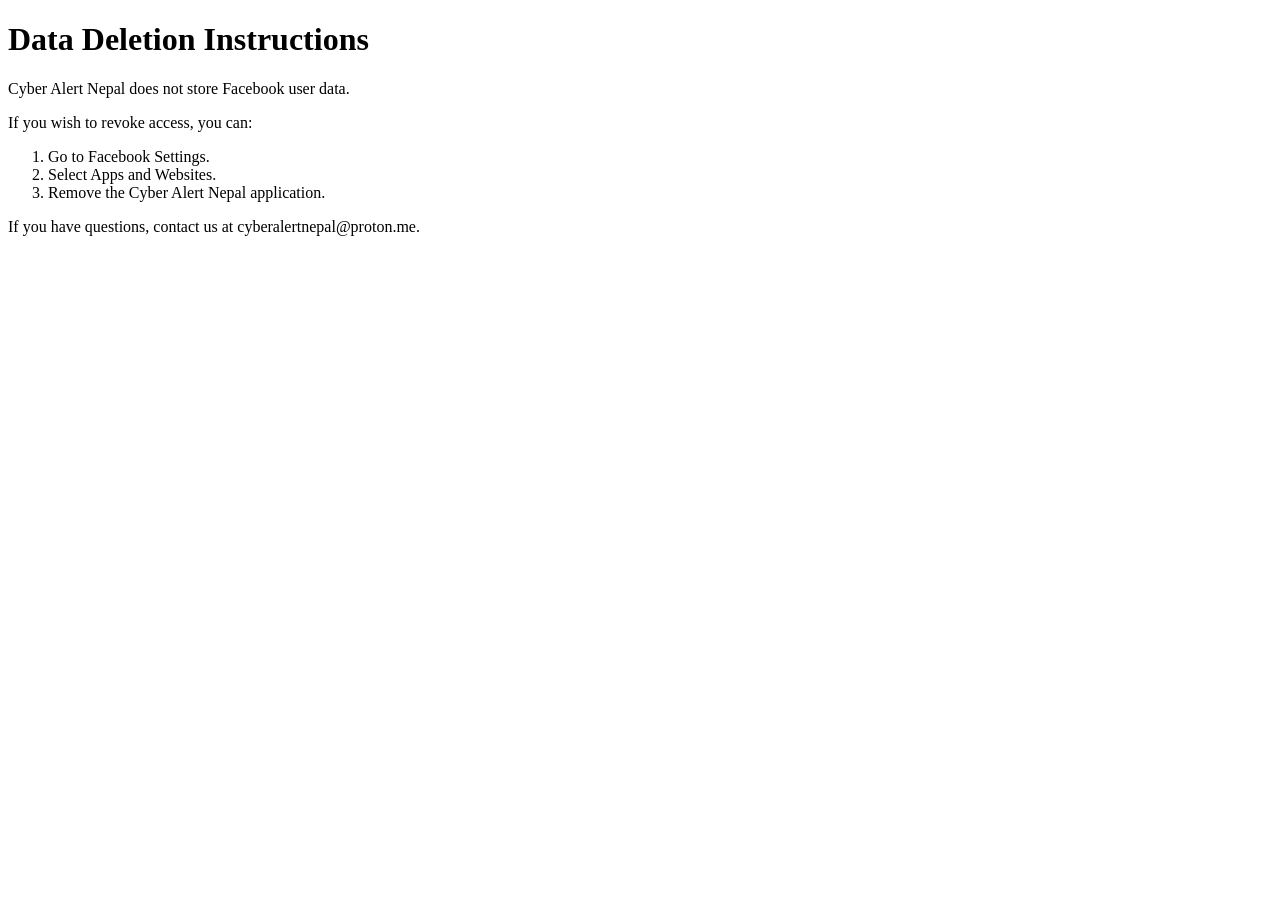
==== data-deletion.html @ 9428bbf2 "Add data deletion instructions HTML page" ====
<!DOCTYPE html>
<html>
<head>
    <title>Data Deletion</title>
</head>
<body>

<h1>Data Deletion Instructions</h1>

<p>Cyber Alert Nepal does not store Facebook user data.</p>

<p>If you wish to revoke access, you can:</p>

<ol>
<li>Go to Facebook Settings.</li>
<li>Select Apps and Websites.</li>
<li>Remove the Cyber Alert Nepal application.</li>
</ol>

<p>If you have questions, contact us at cyberalertnepal@proton.me.</p>

</body>
</html>
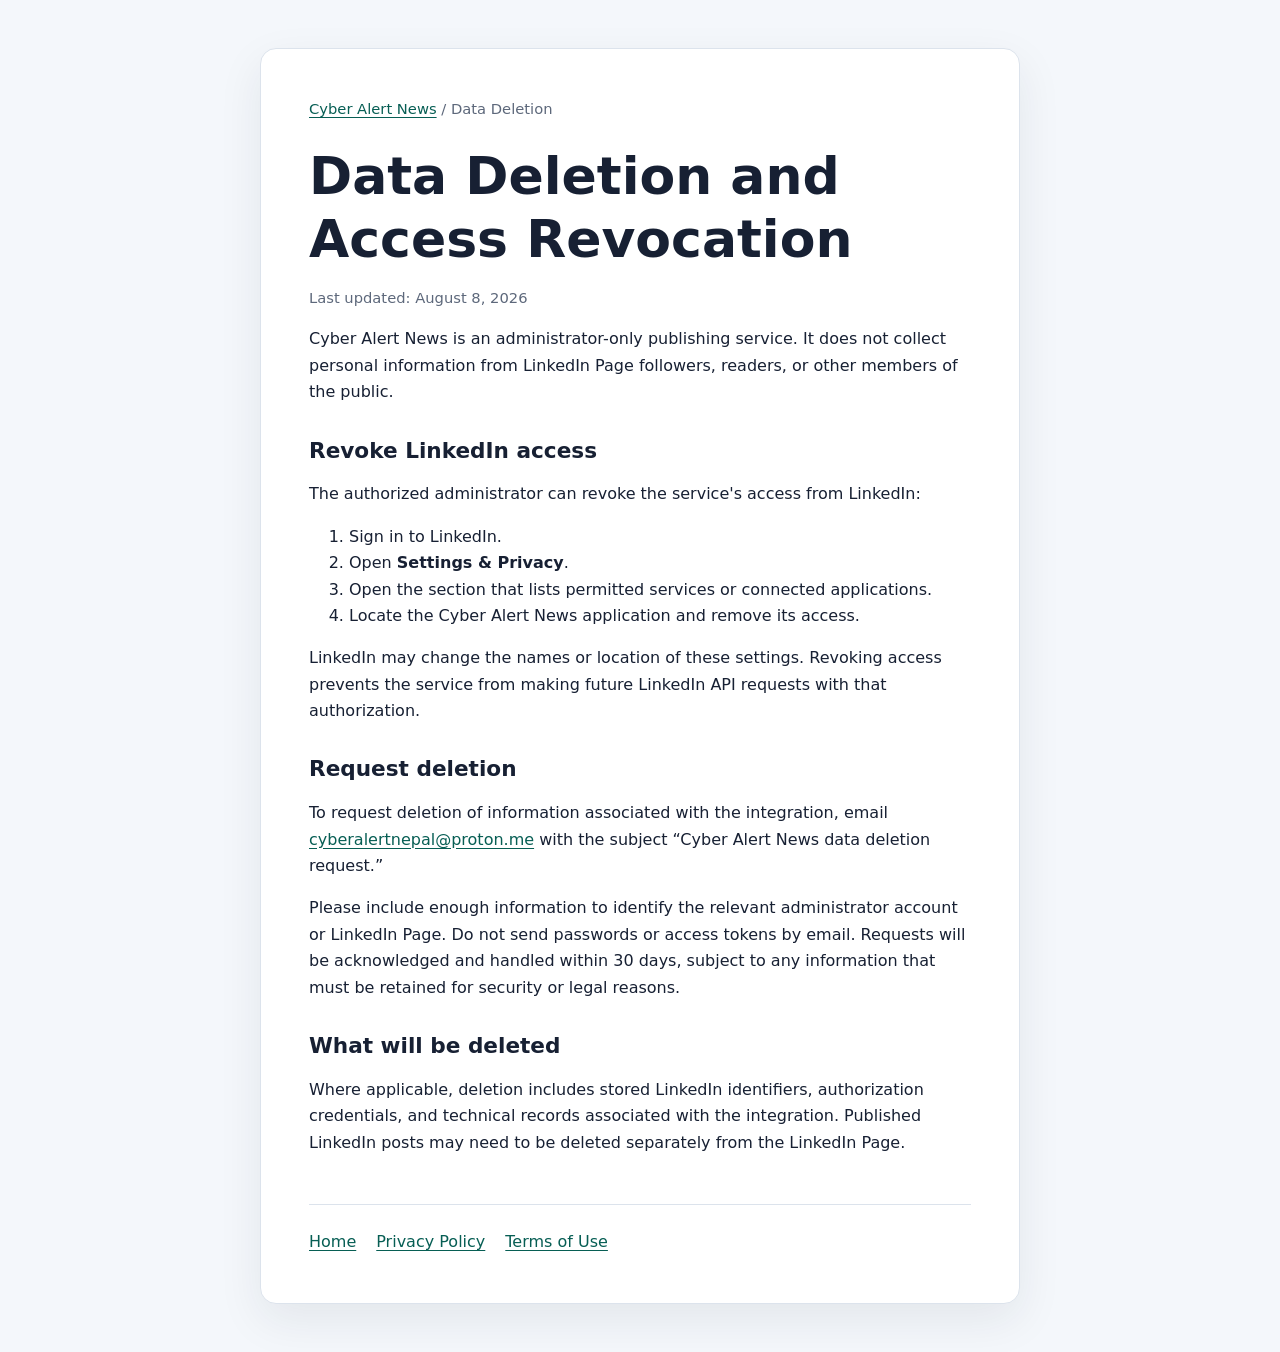
==== commit 5b612b0c: "Update legal pages for LinkedIn publishing" ====
--- a/data-deletion.html
+++ b/data-deletion.html
@@ -1,23 +1,42 @@
-<!DOCTYPE html>
-<html>
+<!doctype html>
+<html lang="en">
 <head>
-    <title>Data Deletion</title>
+    <meta charset="utf-8">
+    <meta name="viewport" content="width=device-width, initial-scale=1">
+    <meta name="description" content="Data deletion and LinkedIn access-revocation instructions for Cyber Alert News.">
+    <title>Data Deletion and Access Revocation | Cyber Alert News</title>
+    <link rel="stylesheet" href="styles.css">
 </head>
 <body>
+<main>
+    <nav class="breadcrumb" aria-label="Breadcrumb"><a href="index.html">Cyber Alert News</a> / Data Deletion</nav>
+    <h1>Data Deletion and Access Revocation</h1>
+    <p class="updated">Last updated: August 8, 2026</p>
 
-<h1>Data Deletion Instructions</h1>
+    <p>Cyber Alert News is an administrator-only publishing service. It does not collect personal information from LinkedIn Page followers, readers, or other members of the public.</p>
 
-<p>Cyber Alert Nepal does not store Facebook user data.</p>
+    <h2>Revoke LinkedIn access</h2>
+    <p>The authorized administrator can revoke the service's access from LinkedIn:</p>
+    <ol>
+        <li>Sign in to LinkedIn.</li>
+        <li>Open <strong>Settings &amp; Privacy</strong>.</li>
+        <li>Open the section that lists permitted services or connected applications.</li>
+        <li>Locate the Cyber Alert News application and remove its access.</li>
+    </ol>
+    <p>LinkedIn may change the names or location of these settings. Revoking access prevents the service from making future LinkedIn API requests with that authorization.</p>
 
-<p>If you wish to revoke access, you can:</p>
+    <h2>Request deletion</h2>
+    <p>To request deletion of information associated with the integration, email <a href="mailto:cyberalertnepal@proton.me?subject=Cyber%20Alert%20News%20data%20deletion%20request">cyberalertnepal@proton.me</a> with the subject “Cyber Alert News data deletion request.”</p>
+    <p>Please include enough information to identify the relevant administrator account or LinkedIn Page. Do not send passwords or access tokens by email. Requests will be acknowledged and handled within 30 days, subject to any information that must be retained for security or legal reasons.</p>
 
-<ol>
-<li>Go to Facebook Settings.</li>
-<li>Select Apps and Websites.</li>
-<li>Remove the Cyber Alert Nepal application.</li>
-</ol>
+    <h2>What will be deleted</h2>
+    <p>Where applicable, deletion includes stored LinkedIn identifiers, authorization credentials, and technical records associated with the integration. Published LinkedIn posts may need to be deleted separately from the LinkedIn Page.</p>
 
-<p>If you have questions, contact us at cyberalertnepal@proton.me.</p>
-
+    <footer>
+        <a href="index.html">Home</a>
+        <a href="privacy-policy.html">Privacy Policy</a>
+        <a href="terms.html">Terms of Use</a>
+    </footer>
+</main>
 </body>
 </html>
--- a/styles.css
+++ b/styles.css
@@ -0,0 +1,108 @@
+:root {
+    color-scheme: light;
+    --background: #f4f7fb;
+    --surface: #ffffff;
+    --text: #172033;
+    --muted: #5d687b;
+    --accent: #075e54;
+    --border: #dce3ec;
+}
+
+* {
+    box-sizing: border-box;
+}
+
+body {
+    margin: 0;
+    background: var(--background);
+    color: var(--text);
+    font-family: Inter, ui-sans-serif, system-ui, -apple-system, BlinkMacSystemFont, "Segoe UI", sans-serif;
+    font-size: 1rem;
+    line-height: 1.65;
+}
+
+main {
+    width: min(760px, calc(100% - 2rem));
+    margin: 3rem auto;
+    padding: clamp(1.5rem, 4vw, 3rem);
+    background: var(--surface);
+    border: 1px solid var(--border);
+    border-radius: 16px;
+    box-shadow: 0 16px 45px rgba(23, 32, 51, 0.08);
+}
+
+header {
+    padding-bottom: 1.5rem;
+    border-bottom: 1px solid var(--border);
+}
+
+h1,
+h2 {
+    line-height: 1.2;
+}
+
+h1 {
+    margin: 0.25rem 0 1rem;
+    font-size: clamp(2rem, 6vw, 3.25rem);
+}
+
+h2 {
+    margin-top: 2rem;
+    font-size: 1.35rem;
+}
+
+a {
+    color: var(--accent);
+    text-underline-offset: 0.2em;
+}
+
+a:hover,
+a:focus-visible {
+    text-decoration-thickness: 2px;
+}
+
+.eyebrow,
+.updated,
+.breadcrumb {
+    color: var(--muted);
+    font-size: 0.92rem;
+}
+
+.eyebrow {
+    margin: 0;
+    font-weight: 700;
+    letter-spacing: 0.08em;
+    text-transform: uppercase;
+}
+
+.lead {
+    color: var(--muted);
+    font-size: 1.15rem;
+}
+
+.breadcrumb {
+    margin-bottom: 1.5rem;
+}
+
+.link-list {
+    padding-left: 1.25rem;
+}
+
+footer {
+    display: flex;
+    flex-wrap: wrap;
+    gap: 0.75rem 1.25rem;
+    margin-top: 3rem;
+    padding-top: 1.5rem;
+    border-top: 1px solid var(--border);
+}
+
+@media (max-width: 520px) {
+    main {
+        margin: 0;
+        width: 100%;
+        border: 0;
+        border-radius: 0;
+        box-shadow: none;
+    }
+}
